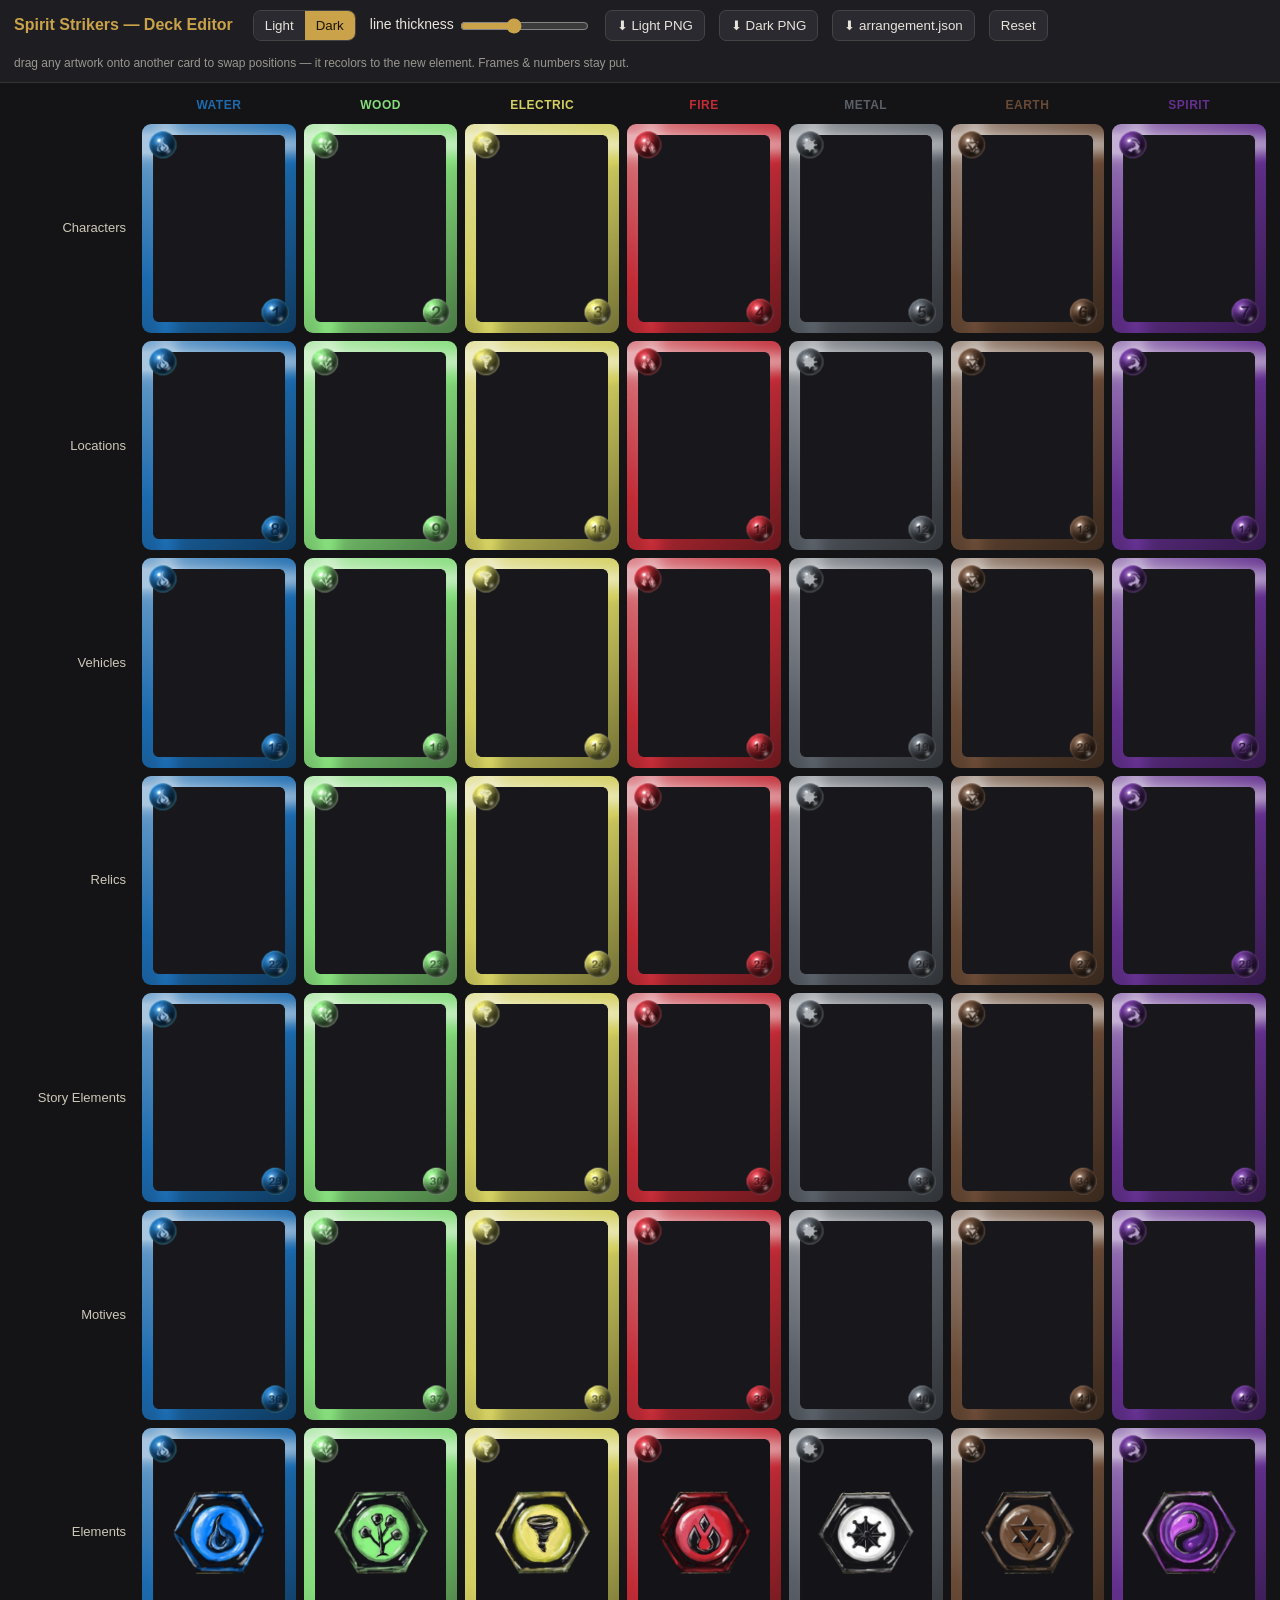
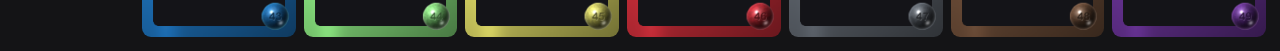
==== deck-editor.html @ 332ce842 "Initial open-source release" ====
<!doctype html><html><head><meta charset="utf-8"><title>Spirit Strikers — Deck Editor</title>
<style>
  :root{--bg:#141416;--panel:#1e1e22;--ink:#e8e4dc;--gold:#c9a24a;}
  *{box-sizing:border-box}
  body{margin:0;background:var(--bg);color:var(--ink);font:14px/1.4 -apple-system,Segoe UI,Arial}
  header{position:sticky;top:0;z-index:10;background:var(--panel);padding:10px 14px;display:flex;gap:14px;align-items:center;flex-wrap:wrap;border-bottom:1px solid #333}
  header b{color:var(--gold);font-size:16px;margin-right:6px}
  button,label{font:13px inherit}
  button{background:#2a2a30;color:var(--ink);border:1px solid #444;border-radius:7px;padding:7px 11px;cursor:pointer}
  button:hover{border-color:var(--gold)}
  button.on{background:var(--gold);color:#1a1505;border-color:var(--gold)}
  .seg{display:inline-flex;border:1px solid #444;border-radius:8px;overflow:hidden}
  .seg button{border:none;border-radius:0}
  input[type=range]{accent-color:var(--gold);vertical-align:middle}
  #hint{color:#9a978f;font-size:12px}
  #grid{display:grid;grid-template-columns:120px repeat(7,1fr);gap:8px;padding:14px;max-width:1500px}
  .colh{ text-align:center;font-weight:700;font-size:12px;letter-spacing:.5px;padding-bottom:2px}
  .rowh{display:flex;align-items:center;justify-content:flex-end;padding-right:8px;color:#cfc8ba;font-size:13px}
  .cell{position:relative;border-radius:9px}
  .cell canvas{width:100%;display:block;border-radius:9px}
  .cell .art{position:absolute;inset:0;cursor:grab}
  .cell.drag-over{outline:3px dashed var(--gold);outline-offset:2px}
  .num{position:absolute;left:4px;bottom:2px;font-size:10px;color:#8a8;opacity:.0}
</style></head>
<body>
<header>
  <b>Spirit Strikers — Deck Editor</b>
  <div class="seg"><button id="mLight">Light</button><button id="mDark" class="on">Dark</button></div>
  <label>line thickness <input id="thin" type="range" min="40" max="210" value="110"></label>
  <button id="expL">⬇ Light PNG</button>
  <button id="expD">⬇ Dark PNG</button>
  <button id="expJ">⬇ arrangement.json</button>
  <button id="reset">Reset</button>
  <span id="hint">drag any artwork onto another card to swap positions — it recolors to the new element. Frames & numbers stay put.</span>
</header>
<div id="grid"></div>

<script>
const ROOT="./", CUT="../../spirit-strikers-deck/images/cards-vector/";
const CW=1650, CH=2250, BLEED=75, BORDER=44;
const WIN=[BLEED+BORDER,BLEED+BORDER,CW-BLEED-BORDER,CH-BLEED-BORDER];
const CARDW=210, CARDH=Math.round(CARDW*CH/CW), S=CARDW/CW;
const ELEMHEX={water:"#1c6baf",wood:"#85dc7b",metal:"#5a6068",electric:"#d3cf61",fire:"#c22c37",earth:"#684a36",spirit:"#64318f"};
let MODE="dark", THIN=110, plan, cols, rows, cells, artOf={}, imgs={};

function loadImg(src){return new Promise(res=>{const i=new Image();i.crossOrigin="anonymous";i.onload=()=>res(i);i.onerror=()=>res(null);i.src=src;});}
async function preload(urls){const u=[...new Set(urls)];const arr=await Promise.all(u.map(loadImg));u.forEach((s,i)=>imgs[s]=arr[i]);}

// recolor + thin a line-art cutout to solid color at threshold THIN
function lineArt(img, col){
  const c=document.createElement("canvas");c.width=img.width;c.height=img.height;
  const x=c.getContext("2d");x.drawImage(img,0,0);
  const d=x.getImageData(0,0,c.width,c.height),p=d.data;
  const [r,g,b]=col;
  for(let i=0;i<p.length;i+=4){ if(p[i+3]>THIN){p[i]=r;p[i+1]=g;p[i+2]=b;p[i+3]=255;} else p[i+3]=0; }
  x.putImageData(d,0,0);return c;
}
function cardURLs(a){ // image urls needed for artwork id a.card
  if(!a) return [];
  if(a.card && a.card.startsWith("element-")) return [ROOT+"elements/emblem_"+a.card.slice(8)+".png"];
  if(a.card) return [CUT+a.card+".png"];
  return [];
}
function artImg(a){
  if(!a||!a.card) return null;
  if(a.card.startsWith("element-")) return imgs[ROOT+"elements/emblem_"+a.card.slice(8)+".png"];
  return imgs[CUT+a.card+".png"];
}

function drawCell(cv, r, c){
  const num=r*7+c+1, elem=cols[c], x=cv.getContext("2d");
  const a=artOf[r+"_"+c];
  const isEmb=a&&a.card&&a.card.startsWith("element-");
  x.clearRect(0,0,CARDW,CARDH);
  // interior (emblems always dark; else per mode)
  x.fillStyle = isEmb ? "#141418" : (MODE==="light"?"#ffffff":"#18181c");
  roundRect(x,0,0,CARDW,CARDH,9);x.fill();
  // artwork
  if(a&&a.art){
    const im=artImg(a);
    if(im){
      const ax=a.art.x*S, ay=a.art.y*S, aw=a.art.w*S, ah=a.art.h*S;
      if(isEmb){ x.drawImage(im,ax,ay,aw,ah); }
      else { const col=MODE==="light"?[18,18,18]:[242,242,242]; x.drawImage(lineArt(im,col),ax,ay,aw,ah); }
    }
  }
  // border + marbles (fixed to this position)
  const bd=imgs[ROOT+"borders/border_"+elem+".png"]; if(bd)x.drawImage(bd,0,0,CARDW,CARDH);
  const mt=imgs[ROOT+"marbles/"+String(num).padStart(2,"0")+"_top.png"];
  const mb=imgs[ROOT+"marbles/"+String(num).padStart(2,"0")+"_bot.png"];
  const D=286*S, off=(BLEED+5)*S;
  if(mt)x.drawImage(mt,off,off,D,D);
  if(mb)x.drawImage(mb,CARDW-off-D,CARDH-off-D,D,D);
}
function roundRect(x,X,Y,W,H,r){x.beginPath();x.moveTo(X+r,Y);x.arcTo(X+W,Y,X+W,Y+H,r);x.arcTo(X+W,Y+H,X,Y+H,r);x.arcTo(X,Y+H,X,Y,r);x.arcTo(X,Y,X+W,Y,r);x.closePath();}

function renderAll(){ document.querySelectorAll("canvas[data-rc]").forEach(cv=>{const [r,c]=cv.dataset.rc.split("_").map(Number);drawCell(cv,r,c);}); }

function build(){
  const g=document.getElementById("grid");g.innerHTML="";
  g.appendChild(el("div",""));
  cols.forEach(k=>{const d=el("div","colh");d.textContent=k.toUpperCase();d.style.color=ELEMHEX[k];g.appendChild(d);});
  for(let r=0;r<7;r++){
    const rh=el("div","rowh");rh.textContent=rows[r];g.appendChild(rh);
    for(let c=0;c<7;c++){
      const cell=el("div","cell");cell.dataset.rc=r+"_"+c;
      const cv=document.createElement("canvas");cv.width=CARDW;cv.height=CARDH;cv.dataset.rc=r+"_"+c;cell.appendChild(cv);
      const art=el("div","art");art.draggable=true;art.dataset.rc=r+"_"+c;cell.appendChild(art);
      art.addEventListener("dragstart",e=>{e.dataTransfer.setData("text",art.dataset.rc);});
      cell.addEventListener("dragover",e=>{e.preventDefault();cell.classList.add("drag-over");});
      cell.addEventListener("dragleave",()=>cell.classList.remove("drag-over"));
      cell.addEventListener("drop",e=>{e.preventDefault();cell.classList.remove("drag-over");
        const from=e.dataTransfer.getData("text"),to=cell.dataset.rc;
        if(from&&from!==to){const t=artOf[from];artOf[from]=artOf[to];artOf[to]=t;
          drawCell(qc(from),...from.split("_").map(Number));drawCell(qc(to),...to.split("_").map(Number));}
      });
      g.appendChild(cell);
    }
  }
  renderAll();
}
const qc=rc=>document.querySelector('canvas[data-rc="'+rc+'"]');
const el=(t,c)=>{const e=document.createElement(t);if(c)e.className=c;return e;};

// export full deck sheet (mode) to PNG
function exportSheet(mode){
  const prev=MODE;MODE=mode;
  const TW=CARDW,TH=CARDH,PAD=14,GUT=118,TOP=34,LBL=20;
  const SW=GUT+7*(TW+PAD)+PAD, SH=TOP+7*(TH+LBL+PAD)+PAD;
  const cv=document.createElement("canvas");cv.width=SW;cv.height=SH;const x=cv.getContext("2d");
  x.fillStyle=mode==="light"?"#e8e4dc":"#101012";x.fillRect(0,0,SW,SH);
  const tmp=document.createElement("canvas");tmp.width=TW;tmp.height=TH;
  for(let r=0;r<7;r++)for(let c=0;c<7;c++){drawCell(tmp,r,c);x.drawImage(tmp,GUT+c*(TW+PAD),TOP+r*(TH+LBL+PAD));}
  MODE=prev;
  cv.toBlob(b=>{const u=URL.createObjectURL(b);const a=document.createElement("a");a.href=u;a.download="DECK-"+mode.toUpperCase()+".png";a.click();});
}
function exportJSON(){
  const out=[];for(let r=0;r<7;r++)for(let c=0;c<7;c++){const a=artOf[r+"_"+c];out.push({row:r,col:c,num:r*7+c+1,element:cols[c],card:a?a.card:null});}
  const b=new Blob([JSON.stringify(out,null,2)],{type:"application/json"});const u=URL.createObjectURL(b);
  const a=document.createElement("a");a.href=u;a.download="arrangement.json";a.click();
}

async function init(){
  plan=await (await fetch(ROOT+"plan.json")).json();
  cols=plan.cols;rows=plan.rows;cells=plan.cells;
  cells.forEach(c=>{artOf[c.row+"_"+c.col]=c.card?{card:c.card,art:c.art}:null;});
  const urls=[];
  cols.forEach(k=>urls.push(ROOT+"borders/border_"+k+".png"));
  for(let n=1;n<=49;n++){urls.push(ROOT+"marbles/"+String(n).padStart(2,"0")+"_top.png",ROOT+"marbles/"+String(n).padStart(2,"0")+"_bot.png");}
  cells.forEach(c=>cardURLs(c.card?{card:c.card}:null).forEach(u=>urls.push(u)));
  await preload(urls);
  build();
}
document.getElementById("mLight").onclick=()=>{MODE="light";toggle();renderAll();};
document.getElementById("mDark").onclick=()=>{MODE="dark";toggle();renderAll();};
function toggle(){mLight.classList.toggle("on",MODE==="light");mDark.classList.toggle("on",MODE==="dark");}
document.getElementById("thin").oninput=e=>{THIN=+e.target.value;renderAll();};
document.getElementById("expL").onclick=()=>exportSheet("light");
document.getElementById("expD").onclick=()=>exportSheet("dark");
document.getElementById("expJ").onclick=exportJSON;
document.getElementById("reset").onclick=()=>{cells.forEach(c=>{artOf[c.row+"_"+c.col]=c.card?{card:c.card,art:c.art}:null;});renderAll();};
init();
</script></body></html>
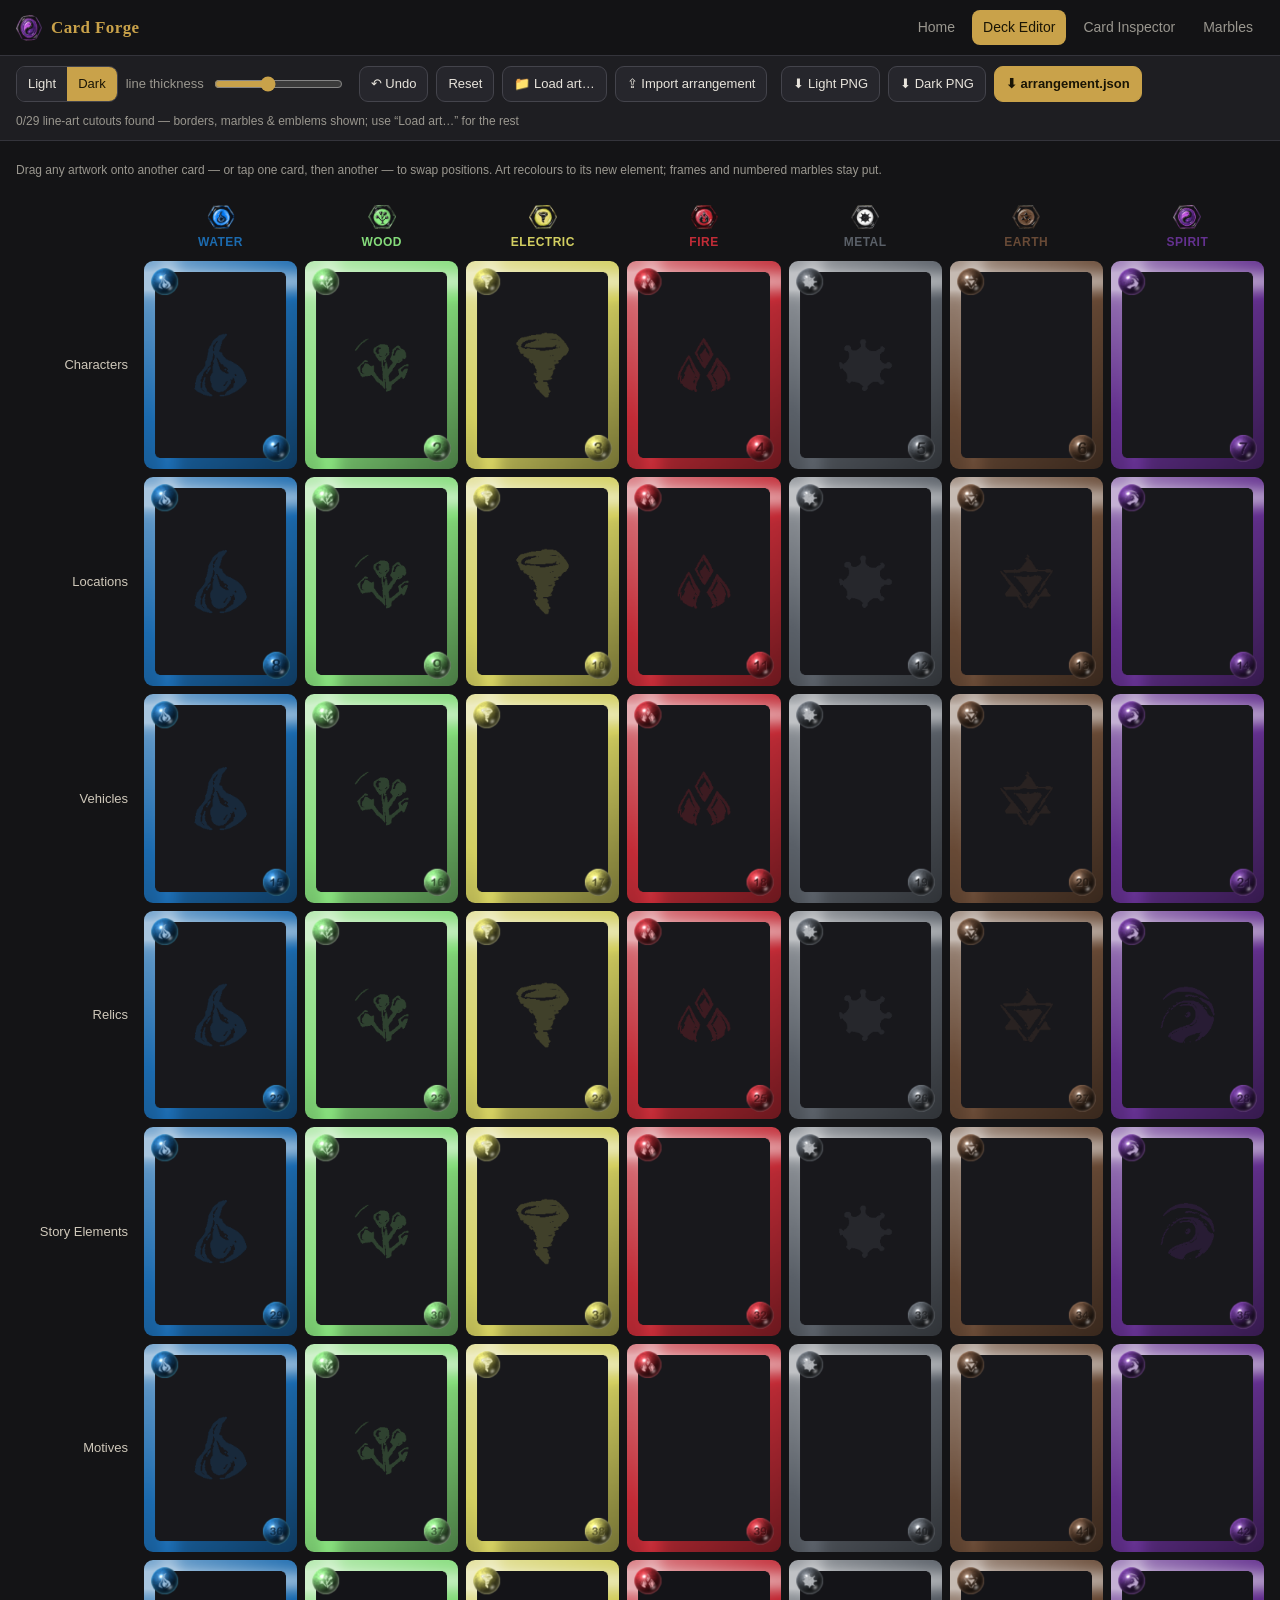
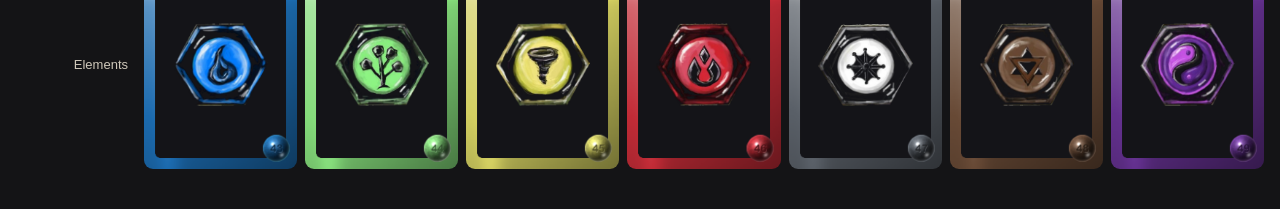
==== commit 4531139e: "web: studio hub, card inspector, marble gallery, deck-editor upgrades - index.html: hub with box art" ====
--- a/deck-editor.html
+++ b/deck-editor.html
@@ -1,163 +1,244 @@
-<!doctype html><html><head><meta charset="utf-8"><title>Spirit Strikers — Deck Editor</title>
+<!doctype html>
+<html lang="en">
+<head>
+<meta charset="utf-8">
+<meta name="viewport" content="width=device-width,initial-scale=1">
+<title>Deck Editor — Card Forge</title>
+<meta name="description" content="Drag-and-drop editor for the 49-card Spirit Strikers deck.">
+<meta name="theme-color" content="#141416">
+<link rel="icon" href="elements/emblem_spirit.png">
+<link rel="stylesheet" href="assets/forge.css">
 <style>
-  :root{--bg:#141416;--panel:#1e1e22;--ink:#e8e4dc;--gold:#c9a24a;}
-  *{box-sizing:border-box}
-  body{margin:0;background:var(--bg);color:var(--ink);font:14px/1.4 -apple-system,Segoe UI,Arial}
-  header{position:sticky;top:0;z-index:10;background:var(--panel);padding:10px 14px;display:flex;gap:14px;align-items:center;flex-wrap:wrap;border-bottom:1px solid #333}
-  header b{color:var(--gold);font-size:16px;margin-right:6px}
-  button,label{font:13px inherit}
-  button{background:#2a2a30;color:var(--ink);border:1px solid #444;border-radius:7px;padding:7px 11px;cursor:pointer}
-  button:hover{border-color:var(--gold)}
-  button.on{background:var(--gold);color:#1a1505;border-color:var(--gold)}
-  .seg{display:inline-flex;border:1px solid #444;border-radius:8px;overflow:hidden}
-  .seg button{border:none;border-radius:0}
-  input[type=range]{accent-color:var(--gold);vertical-align:middle}
-  #hint{color:#9a978f;font-size:12px}
-  #grid{display:grid;grid-template-columns:120px repeat(7,1fr);gap:8px;padding:14px;max-width:1500px}
-  .colh{ text-align:center;font-weight:700;font-size:12px;letter-spacing:.5px;padding-bottom:2px}
-  .rowh{display:flex;align-items:center;justify-content:flex-end;padding-right:8px;color:#cfc8ba;font-size:13px}
-  .cell{position:relative;border-radius:9px}
+  .toolbar{position:sticky;top:53px;z-index:20;display:flex;gap:10px 14px;align-items:center;flex-wrap:wrap;
+    padding:10px 16px;background:var(--panel);border-bottom:1px solid var(--line)}
+  .toolbar .grp{display:flex;gap:8px;align-items:center;flex-wrap:wrap}
+  .toolbar .btn{padding:7px 11px;font-size:13px}
+  #hint{color:var(--muted);font-size:12px;padding:8px 16px 0}
+  #status{font-size:12px;color:var(--muted)}
+  .scroller{overflow-x:auto;-webkit-overflow-scrolling:touch}
+  #grid{display:grid;grid-template-columns:120px repeat(7,minmax(84px,1fr));gap:8px;padding:14px 16px 40px;max-width:1500px;min-width:720px}
+  .colh{text-align:center;font-weight:700;font-size:12px;letter-spacing:.5px;padding-bottom:2px;text-transform:uppercase;
+    display:flex;flex-direction:column;align-items:center;gap:4px}
+  .colh img{width:28px}
+  .rowh{display:flex;align-items:center;justify-content:flex-end;padding-right:8px;color:#cfc8ba;font-size:13px;text-align:right;
+    position:sticky;left:0;z-index:2;background:linear-gradient(90deg,var(--bg) 80%,transparent)}
+  .cell{position:relative;border-radius:9px;transition:transform .12s}
   .cell canvas{width:100%;display:block;border-radius:9px}
-  .cell .art{position:absolute;inset:0;cursor:grab}
+  .cell .art{position:absolute;inset:0;cursor:grab;border-radius:9px}
   .cell.drag-over{outline:3px dashed var(--gold);outline-offset:2px}
-  .num{position:absolute;left:4px;bottom:2px;font-size:10px;color:#8a8;opacity:.0}
-</style></head>
+  .cell.picked{outline:3px solid var(--gold);outline-offset:2px;transform:scale(.96)}
+  .cell .art:focus-visible{outline:3px solid var(--gold2);outline-offset:2px}
+  @media (max-width:760px){
+    #hint{display:none}
+    .toolbar{top:86px;position:static}
+    #grid{grid-template-columns:72px repeat(7,84px);min-width:0;width:max-content;padding:12px}
+    .rowh{font-size:11px;padding-right:4px}
+  }
+</style>
+</head>
 <body>
-<header>
-  <b>Spirit Strikers — Deck Editor</b>
-  <div class="seg"><button id="mLight">Light</button><button id="mDark" class="on">Dark</button></div>
-  <label>line thickness <input id="thin" type="range" min="40" max="210" value="110"></label>
-  <button id="expL">⬇ Light PNG</button>
-  <button id="expD">⬇ Dark PNG</button>
-  <button id="expJ">⬇ arrangement.json</button>
-  <button id="reset">Reset</button>
-  <span id="hint">drag any artwork onto another card to swap positions — it recolors to the new element. Frames & numbers stay put.</span>
-</header>
-<div id="grid"></div>
-
+<nav class="nav">
+  <a class="brand" href="index.html"><img src="elements/emblem_spirit.png" alt="">Card Forge</a>
+  <a class="tab" href="index.html">Home</a>
+  <a class="tab" href="deck-editor.html" aria-current="page">Deck Editor</a>
+  <a class="tab" href="inspector.html">Card Inspector</a>
+  <a class="tab" href="marbles.html">Marbles</a>
+</nav>
+<div class="toolbar">
+  <div class="grp">
+    <div class="seg"><button class="btn" id="mLight">Light</button><button class="btn on" id="mDark">Dark</button></div>
+    <label class="ctl">line thickness <input id="thin" type="range" min="40" max="210" value="110"></label>
+  </div>
+  <div class="grp">
+    <button class="btn" id="undo" disabled>↶ Undo</button>
+    <button class="btn" id="reset">Reset</button>
+    <button class="btn" id="loadArt" title="Pick line-art PNGs named card-NN.png">📁 Load art…</button>
+    <button class="btn" id="impJ">⇪ Import arrangement</button>
+  </div>
+  <div class="grp">
+    <button class="btn" id="expL">⬇ Light PNG</button>
+    <button class="btn" id="expD">⬇ Dark PNG</button>
+    <button class="btn primary" id="expJ">⬇ arrangement.json</button>
+  </div>
+  <span id="status"></span>
+  <input type="file" id="artFiles" accept="image/png" multiple hidden>
+  <input type="file" id="jsonFile" accept="application/json,.json" hidden>
+</div>
+<p id="hint">Drag any artwork onto another card — or tap one card, then another — to swap positions. Art recolours to its new element; frames and numbered marbles stay put.</p>
+<div class="scroller"><div id="grid"></div></div>
+
+<script src="assets/forge.js"></script>
 <script>
-const ROOT="./", CUT="../../spirit-strikers-deck/images/cards-vector/";
-const CW=1650, CH=2250, BLEED=75, BORDER=44;
-const WIN=[BLEED+BORDER,BLEED+BORDER,CW-BLEED-BORDER,CH-BLEED-BORDER];
+const CW=Forge.CW, CH=Forge.CH, BLEED=Forge.BLEED;
 const CARDW=210, CARDH=Math.round(CARDW*CH/CW), S=CARDW/CW;
-const ELEMHEX={water:"#1c6baf",wood:"#85dc7b",metal:"#5a6068",electric:"#d3cf61",fire:"#c22c37",earth:"#684a36",spirit:"#64318f"};
-let MODE="dark", THIN=110, plan, cols, rows, cells, artOf={}, imgs={};
-
-function loadImg(src){return new Promise(res=>{const i=new Image();i.crossOrigin="anonymous";i.onload=()=>res(i);i.onerror=()=>res(null);i.src=src;});}
+let MODE="dark", THIN=110, plan, cols, rows, cells, ELEMHEX={}, artOf={}, artByCard={}, picked=null;
+const imgs={}, localArt={}, undoStack=[];
+let ART=Forge.artDir();
+
+const loadImg=src=>Forge.img(src);
 async function preload(urls){const u=[...new Set(urls)];const arr=await Promise.all(u.map(loadImg));u.forEach((s,i)=>imgs[s]=arr[i]);}
 
-// recolor + thin a line-art cutout to solid color at threshold THIN
-function lineArt(img, col){
-  const c=document.createElement("canvas");c.width=img.width;c.height=img.height;
-  const x=c.getContext("2d");x.drawImage(img,0,0);
-  const d=x.getImageData(0,0,c.width,c.height),p=d.data;
-  const [r,g,b]=col;
-  for(let i=0;i<p.length;i+=4){ if(p[i+3]>THIN){p[i]=r;p[i+1]=g;p[i+2]=b;p[i+3]=255;} else p[i+3]=0; }
-  x.putImageData(d,0,0);return c;
-}
-function cardURLs(a){ // image urls needed for artwork id a.card
-  if(!a) return [];
-  if(a.card && a.card.startsWith("element-")) return [ROOT+"elements/emblem_"+a.card.slice(8)+".png"];
-  if(a.card) return [CUT+a.card+".png"];
-  return [];
-}
-function artImg(a){
-  if(!a||!a.card) return null;
-  if(a.card.startsWith("element-")) return imgs[ROOT+"elements/emblem_"+a.card.slice(8)+".png"];
-  return imgs[CUT+a.card+".png"];
-}
-
-function drawCell(cv, r, c){
+function artURL(card){
+  if(!card) return null;
+  if(card.startsWith("element-")) return Forge.urls.emblem(card.slice(8));
+  return localArt[card]||ART+card+".png";
+}
+const artImg=a=>a&&a.card?imgs[artURL(a.card)]:null;
+
+function drawCell(cv,r,c){
   const num=r*7+c+1, elem=cols[c], x=cv.getContext("2d");
   const a=artOf[r+"_"+c];
   const isEmb=a&&a.card&&a.card.startsWith("element-");
   x.clearRect(0,0,CARDW,CARDH);
   // interior (emblems always dark; else per mode)
-  x.fillStyle = isEmb ? "#141418" : (MODE==="light"?"#ffffff":"#18181c");
+  x.fillStyle=isEmb?"#141418":(MODE==="light"?"#ffffff":"#18181c");
   roundRect(x,0,0,CARDW,CARDH,9);x.fill();
   // artwork
   if(a&&a.art){
     const im=artImg(a);
     if(im){
       const ax=a.art.x*S, ay=a.art.y*S, aw=a.art.w*S, ah=a.art.h*S;
-      if(isEmb){ x.drawImage(im,ax,ay,aw,ah); }
-      else { const col=MODE==="light"?[18,18,18]:[242,242,242]; x.drawImage(lineArt(im,col),ax,ay,aw,ah); }
+      if(isEmb) x.drawImage(im,ax,ay,aw,ah);
+      else x.drawImage(Forge.ink(im,MODE==="light"?[18,18,18]:[242,242,242],THIN),ax,ay,aw,ah);
+    }else{
+      // art not bundled: faint element glyph marks the slot as "has a card" (blanks stay empty)
+      const sym=imgs[Forge.urls.symbol(elem)];
+      if(sym){const w=CARDW*0.38, h=w*sym.height/sym.width;x.globalAlpha=0.22;
+        x.drawImage(Forge.ink(sym,Forge.hexRGB(ELEMHEX[elem]),20),(CARDW-w)/2,(CARDH-h)/2,w,h);x.globalAlpha=1;}
     }
   }
   // border + marbles (fixed to this position)
-  const bd=imgs[ROOT+"borders/border_"+elem+".png"]; if(bd)x.drawImage(bd,0,0,CARDW,CARDH);
-  const mt=imgs[ROOT+"marbles/"+String(num).padStart(2,"0")+"_top.png"];
-  const mb=imgs[ROOT+"marbles/"+String(num).padStart(2,"0")+"_bot.png"];
-  const D=286*S, off=(BLEED+5)*S;
+  const bd=imgs[Forge.urls.border(elem)]; if(bd)x.drawImage(bd,0,0,CARDW,CARDH);
+  const mt=imgs[Forge.urls.marble(num,"top")], mb=imgs[Forge.urls.marble(num,"bot")];
+  const D=Forge.MARBLE_D*S, off=(BLEED+5)*S;
   if(mt)x.drawImage(mt,off,off,D,D);
   if(mb)x.drawImage(mb,CARDW-off-D,CARDH-off-D,D,D);
 }
 function roundRect(x,X,Y,W,H,r){x.beginPath();x.moveTo(X+r,Y);x.arcTo(X+W,Y,X+W,Y+H,r);x.arcTo(X+W,Y+H,X,Y+H,r);x.arcTo(X,Y+H,X,Y,r);x.arcTo(X,Y,X+W,Y,r);x.closePath();}
 
-function renderAll(){ document.querySelectorAll("canvas[data-rc]").forEach(cv=>{const [r,c]=cv.dataset.rc.split("_").map(Number);drawCell(cv,r,c);}); }
+function renderAll(){document.querySelectorAll("canvas[data-rc]").forEach(cv=>{const [r,c]=cv.dataset.rc.split("_").map(Number);drawCell(cv,r,c);});updateStatus();}
+const qc=rc=>document.querySelector('canvas[data-rc="'+rc+'"]');
+const el=(t,c)=>{const e=document.createElement(t);if(c)e.className=c;return e;};
+const redraw=rc=>drawCell(qc(rc),...rc.split("_").map(Number));
+
+function swap(from,to,record=true){
+  if(!from||from===to) return;
+  const t=artOf[from];artOf[from]=artOf[to];artOf[to]=t;
+  redraw(from);redraw(to);
+  if(record){undoStack.push([from,to]);undoBtn.disabled=false;}
+}
+function clearPick(){if(picked){document.querySelector('.cell[data-rc="'+picked+'"]')?.classList.remove("picked");picked=null;}}
+function tap(rc){
+  if(!picked){picked=rc;document.querySelector('.cell[data-rc="'+rc+'"]').classList.add("picked");return;}
+  const from=picked;clearPick();swap(from,rc);
+}
 
 function build(){
   const g=document.getElementById("grid");g.innerHTML="";
   g.appendChild(el("div",""));
-  cols.forEach(k=>{const d=el("div","colh");d.textContent=k.toUpperCase();d.style.color=ELEMHEX[k];g.appendChild(d);});
+  cols.forEach(k=>{const d=el("div","colh");d.innerHTML=`<img src="${Forge.urls.emblem(k)}" alt="">${k}`;d.style.color=ELEMHEX[k];g.appendChild(d);});
   for(let r=0;r<7;r++){
     const rh=el("div","rowh");rh.textContent=rows[r];g.appendChild(rh);
     for(let c=0;c<7;c++){
-      const cell=el("div","cell");cell.dataset.rc=r+"_"+c;
-      const cv=document.createElement("canvas");cv.width=CARDW;cv.height=CARDH;cv.dataset.rc=r+"_"+c;cell.appendChild(cv);
-      const art=el("div","art");art.draggable=true;art.dataset.rc=r+"_"+c;cell.appendChild(art);
-      art.addEventListener("dragstart",e=>{e.dataTransfer.setData("text",art.dataset.rc);});
+      const rc=r+"_"+c, cell=el("div","cell");cell.dataset.rc=rc;
+      const cv=document.createElement("canvas");cv.width=CARDW;cv.height=CARDH;cv.dataset.rc=rc;cell.appendChild(cv);
+      const art=el("div","art");art.draggable=true;art.dataset.rc=rc;art.tabIndex=0;art.setAttribute("role","button");
+      art.setAttribute("aria-label",`Card ${r*7+c+1}: ${rows[r]}, ${cols[c]}`);
+      cell.appendChild(art);
+      art.addEventListener("dragstart",e=>{clearPick();e.dataTransfer.setData("text",rc);});
+      art.addEventListener("click",()=>tap(rc));
+      art.addEventListener("keydown",e=>{if(e.key==="Enter"||e.key===" "){e.preventDefault();tap(rc);} if(e.key==="Escape")clearPick();});
       cell.addEventListener("dragover",e=>{e.preventDefault();cell.classList.add("drag-over");});
       cell.addEventListener("dragleave",()=>cell.classList.remove("drag-over"));
-      cell.addEventListener("drop",e=>{e.preventDefault();cell.classList.remove("drag-over");
-        const from=e.dataTransfer.getData("text"),to=cell.dataset.rc;
-        if(from&&from!==to){const t=artOf[from];artOf[from]=artOf[to];artOf[to]=t;
-          drawCell(qc(from),...from.split("_").map(Number));drawCell(qc(to),...to.split("_").map(Number));}
-      });
+      cell.addEventListener("drop",e=>{e.preventDefault();cell.classList.remove("drag-over");swap(e.dataTransfer.getData("text"),rc);});
       g.appendChild(cell);
     }
   }
   renderAll();
 }
-const qc=rc=>document.querySelector('canvas[data-rc="'+rc+'"]');
-const el=(t,c)=>{const e=document.createElement(t);if(c)e.className=c;return e;};
-
-// export full deck sheet (mode) to PNG
+
+function updateStatus(){
+  const want=cells.filter(c=>c.card&&!c.card.startsWith("element-"));
+  const have=want.filter(c=>imgs[artURL(c.card)]).length;
+  document.getElementById("status").textContent=have===want.length?`all ${have} line-art cutouts loaded`
+    :`${have}/${want.length} line-art cutouts found — borders, marbles & emblems shown; use “Load art…” for the rest`;
+}
+
+function download(blob,name){const u=URL.createObjectURL(blob);const a=document.createElement("a");a.href=u;a.download=name;a.click();setTimeout(()=>URL.revokeObjectURL(u),4000);}
+
+// export full deck sheet (mode) to PNG — with row/column labels in the gutters
 function exportSheet(mode){
   const prev=MODE;MODE=mode;
   const TW=CARDW,TH=CARDH,PAD=14,GUT=118,TOP=34,LBL=20;
   const SW=GUT+7*(TW+PAD)+PAD, SH=TOP+7*(TH+LBL+PAD)+PAD;
   const cv=document.createElement("canvas");cv.width=SW;cv.height=SH;const x=cv.getContext("2d");
   x.fillStyle=mode==="light"?"#e8e4dc":"#101012";x.fillRect(0,0,SW,SH);
+  x.font="700 13px system-ui,sans-serif";x.textAlign="center";x.textBaseline="middle";
+  cols.forEach((k,c)=>{x.fillStyle=ELEMHEX[k];x.fillText(k.toUpperCase(),GUT+c*(TW+PAD)+TW/2,TOP/2+2);});
   const tmp=document.createElement("canvas");tmp.width=TW;tmp.height=TH;
-  for(let r=0;r<7;r++)for(let c=0;c<7;c++){drawCell(tmp,r,c);x.drawImage(tmp,GUT+c*(TW+PAD),TOP+r*(TH+LBL+PAD));}
+  for(let r=0;r<7;r++){
+    const y=TOP+r*(TH+LBL+PAD);
+    x.fillStyle=mode==="light"?"#3a3226":"#cfc8ba";x.textAlign="right";x.font="600 13px system-ui,sans-serif";
+    x.fillText(rows[r],GUT-12,y+TH/2);
+    for(let c=0;c<7;c++){
+      drawCell(tmp,r,c);const cx=GUT+c*(TW+PAD);x.drawImage(tmp,cx,y);
+      const a=artOf[r+"_"+c];x.textAlign="center";x.font="11px system-ui,sans-serif";x.fillStyle=mode==="light"?"#6b6458":"#8a877f";
+      x.fillText(`#${r*7+c+1}${a&&a.card?" · "+a.card:""}`,cx+TW/2,y+TH+LBL/2+1);
+    }
+  }
   MODE=prev;
-  cv.toBlob(b=>{const u=URL.createObjectURL(b);const a=document.createElement("a");a.href=u;a.download="DECK-"+mode.toUpperCase()+".png";a.click();});
-}
-function exportJSON(){
-  const out=[];for(let r=0;r<7;r++)for(let c=0;c<7;c++){const a=artOf[r+"_"+c];out.push({row:r,col:c,num:r*7+c+1,element:cols[c],card:a?a.card:null});}
-  const b=new Blob([JSON.stringify(out,null,2)],{type:"application/json"});const u=URL.createObjectURL(b);
-  const a=document.createElement("a");a.href=u;a.download="arrangement.json";a.click();
+  cv.toBlob(b=>download(b,"DECK-"+mode.toUpperCase()+".png"));
+}
+function arrangement(){const out=[];for(let r=0;r<7;r++)for(let c=0;c<7;c++){const a=artOf[r+"_"+c];out.push({row:r,col:c,num:r*7+c+1,element:cols[c],card:a?a.card:null});}return out;}
+function exportJSON(){download(new Blob([JSON.stringify(arrangement(),null,2)],{type:"application/json"}),"arrangement.json");}
+
+function importJSON(list){
+  if(!Array.isArray(list)) throw new Error("expected an array");
+  for(const it of list){
+    if(typeof it.row!=="number"||typeof it.col!=="number") continue;
+    artOf[it.row+"_"+it.col]=it.card?{card:it.card,art:artByCard[it.card]}:null;
+  }
+  undoStack.length=0;undoBtn.disabled=true;renderAll();
 }
 
 async function init(){
-  plan=await (await fetch(ROOT+"plan.json")).json();
-  cols=plan.cols;rows=plan.rows;cells=plan.cells;
-  cells.forEach(c=>{artOf[c.row+"_"+c.col]=c.card?{card:c.card,art:c.art}:null;});
+  const d=await Forge.load();
+  plan=d.plan;cols=plan.cols;rows=plan.rows;cells=plan.cells;
+  d.factions.forEach(f=>ELEMHEX[f.key]=f.hex);
+  cells.forEach(c=>{if(c.card)artByCard[c.card]=c.art;});
   const urls=[];
-  cols.forEach(k=>urls.push(ROOT+"borders/border_"+k+".png"));
-  for(let n=1;n<=49;n++){urls.push(ROOT+"marbles/"+String(n).padStart(2,"0")+"_top.png",ROOT+"marbles/"+String(n).padStart(2,"0")+"_bot.png");}
-  cells.forEach(c=>cardURLs(c.card?{card:c.card}:null).forEach(u=>urls.push(u)));
+  cols.forEach(k=>urls.push(Forge.urls.border(k),Forge.urls.symbol(k)));
+  for(let n=1;n<=49;n++) urls.push(Forge.urls.marble(n,"top"),Forge.urls.marble(n,"bot"));
+  cells.forEach(c=>{const u=artURL(c.card);if(u)urls.push(u);});
   await preload(urls);
-  build();
-}
-document.getElementById("mLight").onclick=()=>{MODE="light";toggle();renderAll();};
-document.getElementById("mDark").onclick=()=>{MODE="dark";toggle();renderAll();};
-function toggle(){mLight.classList.toggle("on",MODE==="light");mDark.classList.toggle("on",MODE==="dark");}
-document.getElementById("thin").oninput=e=>{THIN=+e.target.value;renderAll();};
+  resetArt();build();
+}
+function resetArt(){cells.forEach(c=>{artOf[c.row+"_"+c.col]=c.card?{card:c.card,art:c.art}:null;});}
+
+const undoBtn=document.getElementById("undo");
+undoBtn.onclick=()=>{const h=undoStack.pop();if(h)swap(h[1],h[0],false);undoBtn.disabled=!undoStack.length;};
+function setMode(m){MODE=m;mLight.classList.toggle("on",m==="light");mDark.classList.toggle("on",m==="dark");renderAll();}
+const mLight=document.getElementById("mLight"), mDark=document.getElementById("mDark");
+mLight.onclick=()=>setMode("light"); mDark.onclick=()=>setMode("dark");
+let thinRAF=0;
+document.getElementById("thin").oninput=e=>{THIN=+e.target.value;cancelAnimationFrame(thinRAF);thinRAF=requestAnimationFrame(renderAll);};
 document.getElementById("expL").onclick=()=>exportSheet("light");
 document.getElementById("expD").onclick=()=>exportSheet("dark");
 document.getElementById("expJ").onclick=exportJSON;
-document.getElementById("reset").onclick=()=>{cells.forEach(c=>{artOf[c.row+"_"+c.col]=c.card?{card:c.card,art:c.art}:null;});renderAll();};
+document.getElementById("reset").onclick=()=>{clearPick();resetArt();undoStack.length=0;undoBtn.disabled=true;renderAll();};
+document.getElementById("loadArt").onclick=()=>document.getElementById("artFiles").click();
+document.getElementById("artFiles").onchange=async e=>{
+  for(const f of e.target.files){const m=f.name.match(/(card-\d+)\.png$/i);if(m)localArt[m[1].toLowerCase()]=URL.createObjectURL(f);}
+  const urls=Object.values(localArt);await preload(urls);renderAll();e.target.value="";
+};
+document.getElementById("impJ").onclick=()=>document.getElementById("jsonFile").click();
+document.getElementById("jsonFile").onchange=async e=>{
+  const f=e.target.files[0];if(!f)return;
+  try{importJSON(JSON.parse(await f.text()));}catch(err){alert("Couldn't read that arrangement: "+err.message);}
+  e.target.value="";
+};
+addEventListener("keydown",e=>{if((e.metaKey||e.ctrlKey)&&e.key==="z"&&!undoBtn.disabled){e.preventDefault();undoBtn.click();}});
 init();
-</script></body></html>
+</script>
+</body>
+</html>
--- a/assets/forge.css
+++ b/assets/forge.css
@@ -0,0 +1,71 @@
+/* Card Forge — shared styles for the hub, marble gallery, card inspector and deck editor.
+   Palette follows the original deck editor: charcoal panels + Spirit Strikers gold. */
+:root{
+  --bg:#141416; --bg2:#0e0e10; --panel:#1e1e22; --panel2:#26262c; --line:#34343b;
+  --ink:#e8e4dc; --muted:#9a978f; --gold:#c9a24a; --gold2:#e6c374; --radius:12px;
+  --water:#1c6baf; --wood:#85dc7b; --electric:#d3cf61; --fire:#c22c37;
+  --metal:#5a6068; --earth:#684a36; --spirit:#64318f;
+  --font:-apple-system,BlinkMacSystemFont,"Segoe UI",Roboto,Helvetica,Arial,sans-serif;
+  --display:"Palatino Linotype",Palatino,"Book Antiqua",Georgia,serif;
+}
+*{box-sizing:border-box}
+html{-webkit-text-size-adjust:100%}
+body{margin:0;background:var(--bg);color:var(--ink);font:15px/1.5 var(--font);min-height:100vh}
+img{max-width:100%;height:auto;display:block}
+[hidden]{display:none!important}
+a{color:var(--gold2)}
+button,input,select{font:inherit;color:inherit}
+:focus-visible{outline:2px solid var(--gold);outline-offset:2px}
+
+/* ---------- top nav ---------- */
+.nav{position:sticky;top:0;z-index:50;display:flex;align-items:center;gap:6px;flex-wrap:wrap;
+  padding:10px 16px;background:rgba(20,20,22,.88);backdrop-filter:blur(10px);-webkit-backdrop-filter:blur(10px);
+  border-bottom:1px solid var(--line)}
+.nav .brand{display:flex;align-items:center;gap:9px;margin-right:auto;color:var(--gold);font:700 17px/1 var(--display);
+  letter-spacing:.4px;text-decoration:none}
+.nav .brand img{width:26px;height:26px;border-radius:50%}
+.nav a.tab{color:var(--muted);text-decoration:none;padding:7px 11px;border-radius:8px;font-size:14px;white-space:nowrap}
+.nav a.tab:hover{color:var(--ink);background:var(--panel2)}
+.nav a.tab[aria-current=page]{color:#1a1505;background:var(--gold)}
+@media (max-width:620px){
+  .nav{padding:8px 10px;gap:2px}
+  .nav .brand{width:100%;margin-bottom:4px}
+  .nav a.tab{padding:6px 8px;font-size:13px}
+}
+
+/* ---------- layout ---------- */
+.wrap{max-width:1180px;margin:0 auto;padding:0 16px}
+section{padding:44px 0}
+h1,h2,h3{font-family:var(--display);font-weight:700;line-height:1.15;margin:0 0 .4em}
+h2{font-size:clamp(24px,4vw,34px)}
+.eyebrow{color:var(--gold);text-transform:uppercase;letter-spacing:2px;font-size:12px;font-weight:700;margin-bottom:8px}
+.lede{color:var(--muted);max-width:62ch}
+.muted{color:var(--muted)}
+
+/* ---------- buttons & controls ---------- */
+.btn{display:inline-flex;align-items:center;gap:8px;background:var(--panel2);color:var(--ink);border:1px solid #44444c;
+  border-radius:9px;padding:9px 14px;cursor:pointer;text-decoration:none;font-size:14px;transition:border-color .15s,background .15s}
+.btn:hover{border-color:var(--gold)}
+.btn.primary{background:var(--gold);color:#1a1505;border-color:var(--gold);font-weight:700}
+.btn.primary:hover{background:var(--gold2)}
+.btn.on{background:var(--gold);color:#1a1505;border-color:var(--gold)}
+.seg{display:inline-flex;border:1px solid #44444c;border-radius:9px;overflow:hidden}
+.seg .btn{border:none;border-radius:0}
+.chips{display:flex;flex-wrap:wrap;gap:8px}
+.chip{display:inline-flex;align-items:center;gap:7px;padding:6px 12px;border-radius:999px;border:1px solid var(--line);
+  background:var(--panel);cursor:pointer;font-size:13px;text-transform:capitalize}
+.chip i{width:10px;height:10px;border-radius:50%;background:var(--c,#888);box-shadow:0 0 0 2px rgba(255,255,255,.08)}
+.chip[aria-pressed=true]{border-color:var(--c,var(--gold));background:color-mix(in srgb,var(--c,var(--gold)) 22%,var(--panel))}
+input[type=range]{accent-color:var(--gold);vertical-align:middle}
+label.ctl{display:inline-flex;align-items:center;gap:8px;font-size:13px;color:var(--muted)}
+
+/* ---------- footer ---------- */
+footer{border-top:1px solid var(--line);padding:26px 0 40px;color:var(--muted);font-size:13px;text-align:center}
+footer a{color:var(--muted)}
+
+/* ---------- card thumbnails (shared) ---------- */
+.cardthumb{position:relative;aspect-ratio:1650/2250;border-radius:10px;overflow:hidden;background:#18181c;
+  box-shadow:0 10px 30px rgba(0,0,0,.45)}
+.cardthumb canvas,.cardthumb img{width:100%;height:100%;display:block}
+
+@media (prefers-reduced-motion:reduce){*{transition:none!important;animation:none!important}}
